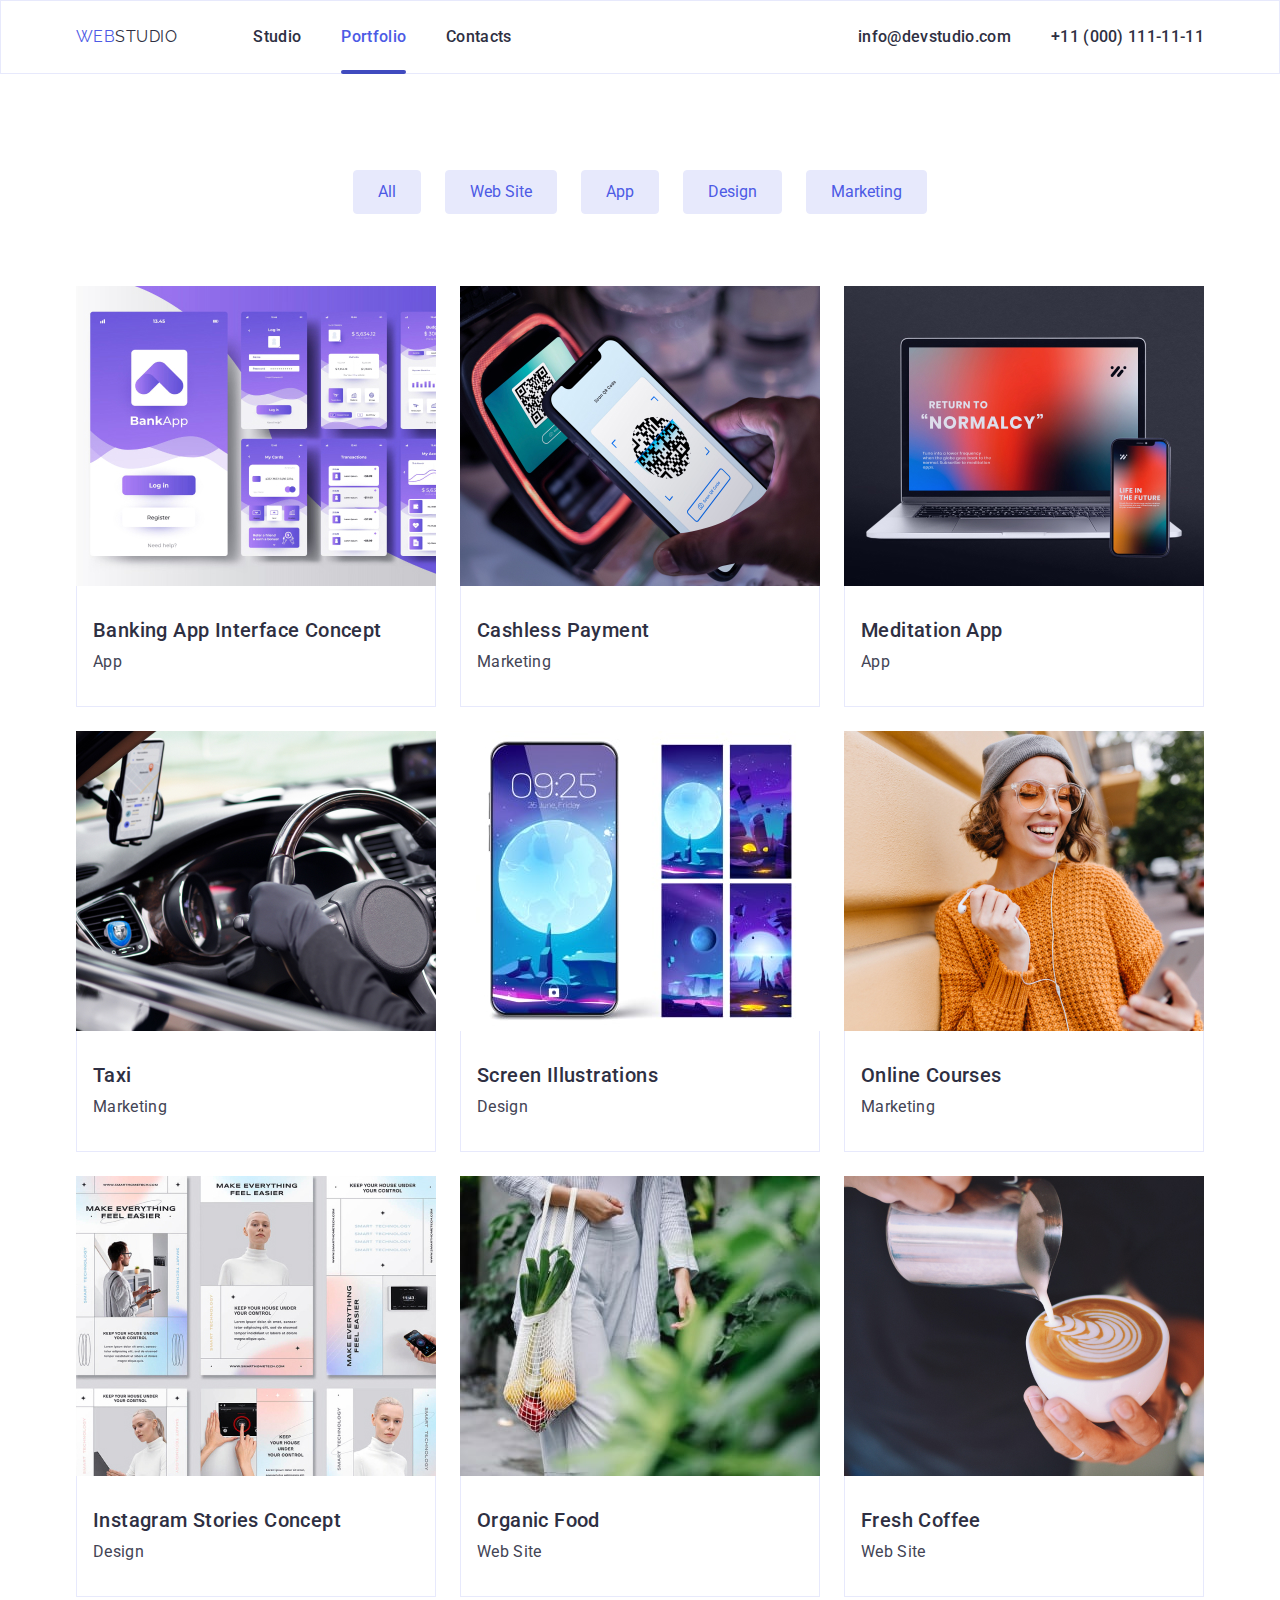
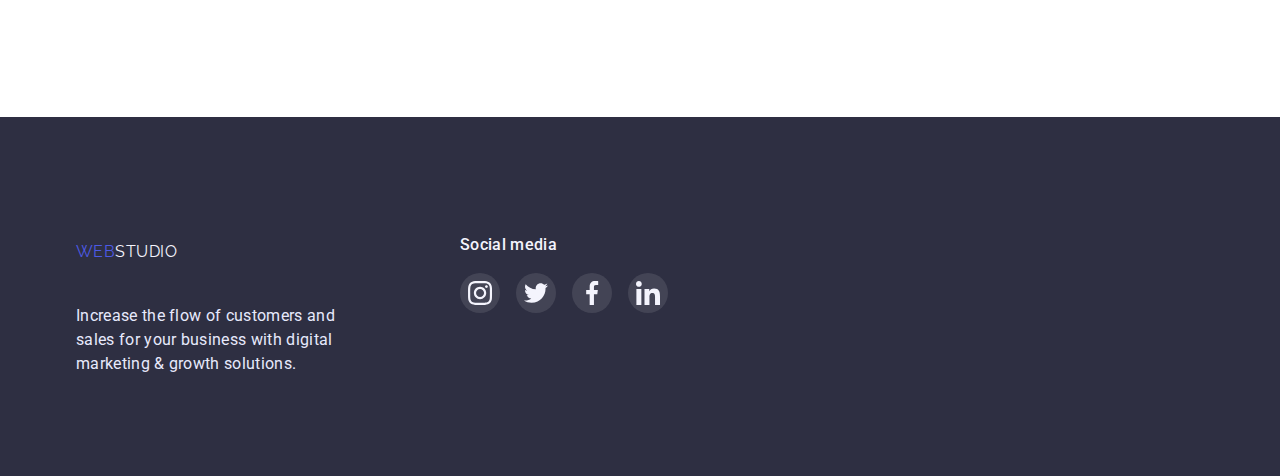
==== portfolio.html @ 51aa5576 "Initial commit" ====
<!DOCTYPE html>
<html lang="en">
  <head>
    <meta charset="UTF-8" />
    <meta http-equiv="X-UA-Compatible" content="IE=edge" />
    <meta name="viewport" content="width=device-width, initial-scale=1.0" />
    <title>Document</title>
    <link rel="stylesheet" href="https://cdn.jsdelivr.net/npm/modern-normalize@1.1.0/modern-normalize.css">
    <link rel="preconnect" href="https://fonts.googleapis.com">
    <link rel="preconnect" href="https://fonts.gstatic.com" crossorigin>
    <link
      href="https://fonts.googleapis.com/css2?family=Marcellus&family=Mulish:wght@400;600;700;800&family=Poppins:wght@500&family=Raleway:wght@800&family=Roboto:wght@300;400;500;700&display=swap"
      rel="stylesheet">
    <link rel="stylesheet" href="./css/style.css" />
  </head>

  <body class="body">
    <!--HEADER-->
    <header class="page-header">
      <div class="container page-header-container">
      <nav class="page-nav">
        <a class="logo link" href="./index.html"
          >Web<span class="accent suptitle-theme-light">Studio</span></a
        >
        <ul class="menu list">
          <li class="menu-item">
            <a class="menu-link link" href="./index.html">Studio</a>
          </li>
          <li class="menu-item">
            <a class="menu-link link active current" href="./portfolio.html">Portfolio</a>
          </li>
          <li class="menu-item"><a class="menu-link link" href="">Contacts</a></li>
        </ul>
      </nav>
      <address class="address">
        <ul class="menu list">
          <li>
            <a class="mail link" href="mailto:info@devstudio.com"
              >info@devstudio.com</a
            >
          </li>
          <li>
            <a class="tel link" href="tel:+110001111111">+11 (000) 111-11-11</a>
          </li>
        </ul>
      </address>
      </div>
    </header>
    <main>
      <!-------HERO-------->
      <section class="portfolio">
        <div class="container">
        <h1 class="main-title-hero"></h1>
        <ul class="list button-list-hero button-list">
          <li>
            <button class="modal-button" type="button">All</button>
          </li>
          <li>
            <button class="modal-button" type="button">Web Site</button>
          </li>
          <li>
            <button class="modal-button" type="button">App</button>
          </li>
          <li>
            <button class="modal-button" type="button">Design</button>
          </li>
          <li>
            <button class="modal-button" type="button">Marketing</button>
          </li>
        </ul>

        <ul class="list proekt-list">
          <li class="section-item">
            <a href="#" class="img-list-link">
              <div class="pic-item-overlay">
            <img
              class="pic-item"
              src ="./images/img-app2.jpg"
              alt="Banking_interface"
              width="360"
            />
            <p class="overlay">14 Stylish and User-Friendly App Design Concepts · Task Manager App · Calorie Tracker App · Exotic Fruit Ecommerce App ·
            Cloud Storage App</p>
            </div>
            </a>
            <div class="portfolio-wrapper"> 
            <h3 class="title-item">Banking App Interface Concept</h3>
            <p class="text-item">App</p>
            </div>

          </li>
          <li class="section-item">
            <a href="#" class="img-list-link">
              <div class="pic-item-overlay">
            <img
              class="pic-item"
              src="./images/img-app21.jpg"
              alt="Cashless_payment"
              width="360"
            />
            <p class="overlay">14 Stylish and User-Friendly App Design Concepts · Task Manager App · Calorie Tracker App · Exotic
              Fruit Ecommerce App ·
              Cloud Storage App</p>
            </div>
          </a>
            <div class="portfolio-wrapper">
            <h3 class="title-item">Cashless Payment</h3>
            <p class="text-item">Marketing</p>
            </div>
          </li>
          <li class="section-item">
            <a href="#" class="img-list-link">
              <div class="pic-item-overlay">
            <img
              class="pic-item"
              src="./images/img-app23.jpg"
              alt="screw_up"
              width="360"
            />
            <p class="overlay">14 Stylish and User-Friendly App Design Concepts · Task Manager App · Calorie Tracker App · Exotic
              Fruit Ecommerce App ·
              Cloud Storage App</p>
            </div>
            </a>
            <div class="portfolio-wrapper">
            <h3 class="title-item">Meditation App</h3>
            <p class="text-item">App</p>
            </div>
          </li>
          <li class="section-item">
            <a href="#" class="img-list-link">
                <div class="pic-item-overlay">
            <img
              class="pic-item"
              src="./images/img-app31.jpg"
              alt=""
              width="360"
            />
            <p class="overlay">14 Stylish and User-Friendly App Design Concepts · Task Manager App · Calorie Tracker App · Exotic
              Fruit Ecommerce App ·
              Cloud Storage App</p>
            </div>
            </a>
            <div class="portfolio-wrapper">
            <h3 class="title-item">Taxi</h3>
            <p class="text-item">Marketing</p>
            </div>
          </li>
          <li class="section-item">
            <a href="#" class="img-list-link">
                <div class="pic-item-overlay">
            <img
              class="pic-item"
              src="./images/img-app32.jpg"
              alt="screen"
              width="360"
            />
            <p class="overlay">14 Stylish and User-Friendly App Design Concepts · Task Manager App · Calorie Tracker App · Exotic
              Fruit Ecommerce App ·
              Cloud Storage App</p>
            </div>
            </a>
            <div class="portfolio-wrapper">
            <h3 class="title-item">Screen Illustrations</h3>
            <p class="text-item">Design</p>
          </div>
          </li>
          <li class="section-item">
            <a href="#" class="img-list-link">
            <div class="pic-item-overlay">
            <img
              class="pic-item"
              src="./images/img-app33.jpg"
              alt="woman talking online"
              width="360"
            />
            <p class="overlay">14 Stylish and User-Friendly App Design Concepts · Task Manager App · Calorie Tracker App · Exotic
              Fruit Ecommerce App ·
              Cloud Storage App</p>
            </div>
            </a>
            <div class="portfolio-wrapper">
            <h3 class="title-item">Online Courses</h3>
            <p class="text-item">Marketing</p>
            </div>
          </li>
          <li class="section-item">
            <a href="#" class="img-list-link">
                <div class="pic-item-overlay">
            <img
              class="pic-item"
              src="./images/img-app41.jpg"
              alt="Instagram Stories"
              width="360"
            />
            <p class="overlay">14 Stylish and User-Friendly App Design Concepts · Task Manager App · Calorie Tracker App · Exotic
              Fruit Ecommerce App ·
              Cloud Storage App</p>
            </div>
            </a>
            <div class="portfolio-wrapper">
            <h3 class="title-item">Instagram Stories Concept</h3>
            <p class="text-item">Design</p>
            </div>
          </li>
          <li class="section-item">
            <a href="#" class="img-list-link">
                <div class="pic-item-overlay">
            <img
              class="pic-item"
              src="./images/img-app42.jpg"
              alt="Organic Food"
              width="360"
            />
            <p class="overlay">14 Stylish and User-Friendly App Design Concepts · Task Manager App · Calorie Tracker App · Exotic
              Fruit Ecommerce App ·
              Cloud Storage App</p>
            </div>
            </a>
            <div class="portfolio-wrapper">
            <h3 class="title-item">Organic Food</h3>
            <p class="text-item">Web Site</p>
            </div>
          </li>
          <li class="section-item">
            <a href="#" class="img-list-link">
                <div class="pic-item-overlay">
            <img
              class="pic-item"
              src="./images/img-app43.jpg"
              alt="Cup of coffee"
              width="360"
            />
            <p class="overlay">14 Stylish and User-Friendly App Design Concepts · Task Manager App · Calorie Tracker App · Exotic
              Fruit Ecommerce App ·
              Cloud Storage App</p>
            </div>
            </a>
            <div class="portfolio-wrapper">
            <h3 class="title-item">Fresh Coffee</h3>
            <p class="text-item">Web Site</p>
            </div>
          </li>
        </ul>
        </div>
      </section>
    </main>
    <footer class="footer">
      <div class=" container footer-container">
        <div class="footer-description">
      <a class="logo link" href="./index.html"
        >Web<span class="accent-footer">Studio</span></a
      >
      <p class="suptitle">
        Increase the flow of customers and sales for your business with digital
        marketing & growth solutions.
      </p>
      </div>
      <div class="footer-social">
        <p class="suptitle-media">Social media</p>
        <ul class="social-medial-list list">
          <li class="social-medial-list-item">
            <a href="" class="social-medial-list-link">
              <svg class="social-medial-list-icon" weight="24" height="24">
                <use href="./images/sprate.svg#icon-instagram"></use>
              </svg>
            </a>
          </li>
          <li class="social-medial-list-item">
            <a href="" class="social-medial-list-link">
              <svg class="social-medial-list-icon" weight="24" height="24">
                <use href="./images/sprate.svg#icon-twitter"></use>
              </svg>
            </a>
          </li>
          <li class="social-medial-list-item">
            <a href="" class="social-medial-list-link">
              <svg class="social-medial-list-icon" weight="24" height="24">
                <use href="./images/sprate.svg#icon-facebook"></use>
              </svg>
            </a>
          </li>
          <li class="social-medial-list-item">
            <a href="" class="social-medial-list-link">
              <svg class="social-medial-list-icon" weight="24" height="24">
                <use href="./images/sprate.svg#icon-linkedin"></use>
              </svg>
            </a>
          </li>
        </ul>
        </li>
        </ul>
      </div>
      </div>
      </footer>
      </body>
      
      </html>
---- css/style.css ----
/*===========Root=========*/
:root {

  --primary-font: 'Roboto', sans-serif;
  --secondary-font: 'Raleway', sans-serif;
  --color-title: #2E2F42;
  --focuc: #404BBF;
  --text400: #434455;
  --header-background-col:#E7E9FC;
  --button-normal:#E7E9FC;
  --logo:#4D5AE5;
  --logo-two: #2E2F42;
  --active-link:#4D5AE5;
  --light-section:#FFFFFF;
  --text-button:#ffffff;
  --background-button:#4D5AE5;
  --background-icon:#F4F4FD;
  --background-team:#F4F4FD;
  --transition-duration-and-func:250ms cubic-bezier(0.4, 0, 0.2, 1) ;
  --wrapper:#E7E9FC;
  --Customers:#8E8F99;
  --overlay:#F4F4FD;
  --modal:#FCFCFC;
  --social-icon:#31D0AA;
  --lighy-text:#E7E9FC;
  --logo-dark:#F4F4FD;}
/*===================All===============*/
 h1,
 h2,
 h3,
 h4,
 h5,
 h6,
 p,ul,ol {
  margin: 0;
  padding: 0;
 }

 body {
   font-family: var(--primary-font);
   color: var(--color-title);
 }
 img {
  display: block;
  max-width: 100%;
  height: auto;
 }

.link {
  text-decoration: none;
 
}

.button, .btn {
  cursor: pointer;
}

.list {
  list-style: none;
  display: flex;
  gap: 24px;
  flex-wrap: wrap;
}
.section{
  padding: 120px 0;
}

/*==================HEADER================*/
.container {
  max-width: 1158px;
  padding: 0 15px;
  margin: 0 auto;
}



.tel, .mail {
  font-style: normal;
  font-weight: 500;
  font-size: 16px;
  line-height: 1.5;
  letter-spacing: 0.02em;
  color:var(--color-title);
  
  transition: color var(--transition-duration-and-func);
  display: flex;
  padding-top: 24px;
  padding-bottom: 24px;
  gap: 40px;
  
}
.tel .mail:hover,
.tel .mail:focus {
  color: var(--focuc);
}
.logo {
  font-family: var(--secondary-font);
  line-height: 1.3;
  letter-spacing: 0.03em;
  color: var(--logo);
  text-transform: uppercase;
  display: flex;
  align-items: center;
  margin-right: 76px;
  padding-top: 25px;
  padding-bottom: 25px;
}
  

.accent {
  color: var(--logo-two);
}



.page-header-container {
display: flex ;
align-items: center;
justify-content: space-between;
}

.page-nav {
  display: flex;
  align-items: center;
}
.page-header {
  
  border: 1px solid var(--header-background-col);
}

.menu {
 
  font-weight: 500;
  font-size: 16px;
  line-height: 1.5;
  letter-spacing: 0.02em;
  color: var(--color-title);
  display: flex;
  align-items: center;
  transition: color var(--transition-duration-and-func);
  position: relative;
  gap: 40px;
}

.menu-link {

  font-weight: 500;
  font-size: 16px;
  line-height: 1.5;
  letter-spacing: 0.02em;
  color: var(--color-title);
  display: flex;
  align-items: center;
  transition: color var(--transition-duration-and-func);
  position: relative;
  padding-top: 24px;
  padding-bottom: 24px;
  gap: 40px;
}

.current {
   color: var(--focuc);

}
.current::after {
  content: '';
  display: block;
  position: absolute;
  width: 100%;
  height: 4px;
  border-radius: 2px;
  bottom: -1px;
  left: 0;
  background-color: var(--focuc);

}


.menu .link:hover,
.menu .link:focus {
  font-weight: 500;
  font-size: 16px;
  line-height:1.5;
  letter-spacing:0.02em;
  color:var(--focuc);
}

.active {
  color: var(--active-link);
}
/*-------------------HERO------------------*/
.hero {
   background-color: var(--color-title);
margin-left: auto;
margin-right: auto;
padding-bottom:188px ;
padding-top: 188px;
background-image: linear-gradient(rgba(46, 47, 66, 0.7),rgba(46, 47, 66, 0.7)), url(../images/hero.jpg);
background-size: cover;
max-width: 1440px;
}

.main-title {
  font-weight: 700;
    font-size: 56px;
    line-height: 1.07;
    letter-spacing: 0.02em;
    color: var(--light-section);
  margin-bottom: 48px;
  max-width: 496px;
  margin-right: auto;
  margin-left: auto;
  
   
}

.name-btn {
  font-weight: 500;
    font-size: 16px;
    line-height: 1.5;
    letter-spacing: 0.04em;
    color: var(--text-button);
    background-color: var(--background-button);

}

.modal-btn {
  padding-top: 16px;
  padding-right: 32px;
  padding-left: 32px;
  padding-bottom: 16px;
  display:block;
  border-radius: 4px;
  margin-left: auto;
  margin-right: auto;
  border: none;
  cursor: pointer;
  transition: background-color var(--transition-duration-and-func);  
}

.modal-btn:hover,
.modal-btn:focus {
background-color: var(--focuc);
color: var(--text-button);
}
/*----------------------------PORTFOLIO HERO---------------*/
.button,
.modal-button {
  color: var(--background-button);
  background-color: var(--button-normal);
  cursor: pointer;
  padding-top: 12px;
  padding-bottom: 12px;
  padding-left: 24px;
  padding-right: 24px;
  border-radius: 4px;
border: 1px solid var(--button-normal);
transition: background-color var(--transition-duration-and-func);

}
.button-list {
  display: flex;
  justify-content: center;
  transition: background-color var(--transition-duration-and-func),
  background-color var(--transition-duration-and-func),
  box-shadov var(--transition-duration-and-func);
margin-bottom: 72px;
margin-right: auto;
min-width: auto;
}
.button,
.modal-button:hover,
.button,
.modal-button:focus {
  color: var(--button-normal);
  background-color: var(--focuc);
  box-shadow: 0px 3px 1px rgba(0, 0, 0, 0.1), 0px 2px 1px rgba(0, 0, 0, 0.08), 0px 2px 2px rgba(0, 0, 0, 0.12);
}
/*----------------------------Advantages Section---------------*/
.title-item { 
  font-weight: 500;
    font-size: 20px;
    line-height: 1.2;
    letter-spacing: 0.02em;
    color: var(--color-title); 
}

.text-item {
  color:var(--text400);
  font-weight: 400;
    font-size: 16px;
    line-height: 1.5;
    letter-spacing: 0.02em;
}

.list-calc5 {
  flex-basis: calc(100%-72px)/4;
}
 
.content {
 
  display: flex;
  flex-flow: row;
  
}

.advantages {
  display: flex;

}
.content-title-advantages {
  display: none;
}


.icon {
  display: flex;
  justify-content: center;
  align-items: center;
  width: 264px;
  height: 112px;
  background-color: var(--background-icon);
  border-radius: 4px;
  margin-bottom: 8px;

 
}

.main-list-item {
  flex-basis: calc((100%-72px)/5);
  
}
 /*----------------SECTION CONTENT WORK--------------------*/ 
.content-title {
  
  font-size: 36px;
  line-height: 1.1;
  letter-spacing: 0.02em;
  color: var(--text400);
 
  margin-bottom: 72px;
  text-align: center;
 
}

.list-content-work {
  flex-basis:calc((100%-48px)/3);
}


/*------------------SECTION TEAM----------------*/
.team {
  background-color: var(--background-team);
}
.name-title {
  font-weight: 500;
    font-size: 20px;
    line-height: 1.2;
    letter-spacing: 0.02em;
    color: var(--color-title);
    margin-bottom: 8px;
    padding-left: 16px;
      padding-right: 16px;
}

.item {
  color: var(--text400);
  padding-left: 52px;
  padding-right: 52px;
  margin-bottom: 8px;
}
.team-item {
  flex-basis: calc(100%-72px)/4;
  box-shadow: 0px 1px 6px rgba(46, 47, 66, 0.08), 0px 1px 1px rgba(46, 47, 66, 0.16), 0px 2px 1px rgba(46, 47, 66, 0.08);
}


.team-wrapper {
padding-top: 32px;
padding-bottom: 32px;
background: var(--light-section);
box-shadow: 0px 1px 6px rgba(46, 47, 66, 0.08), 0px 1px 1px rgba(46, 47, 66, 0.16), 0px 2px 1px rgba(46, 47, 66, 0.08);

text-align: center;
border-radius: 4px;
}
.social-list {
  display: flex;
  justify-content: center;
  gap: 24px;
}
.social-list-link {
  display:flex;
  justify-content: center;
  align-items: center;
  width: 40px;
  height: 40px;
  background-color: var(--active-link);
  border-radius: 50%;
  transition: background-color var(--transition-duration-and-func);
    

}
.social-list-link:hover,
.social-list-link:focus {
  background-color: var(--focuc);
}
/*============Section Portfolio==================*/

.button-list-hero {
  flex-basis: calc(100%-96px)/5;
}

.proekt-list{
  flex-basis: calc(100%-48px)/3;
}

.portfolio-wrapper {
  padding: 32px 16px;
  border: 1px solid var(--wrapper);
  border-top: none;
}
.title-item {
  margin-bottom: 8px;

}

.portfolio {
  padding-top: 96px;
  padding-bottom: 120px;
  padding-right: auto;
  padding-left: auto;
}
.pic-item {
transition: box-shadov var(--transition-duration-and-func);
}
.pic-item :hover {
box-shadow: 0px 1px 6px rgba(46, 47, 66, 0.08), 0px 1px 1px rgba(46, 47, 66, 0.16), 0px 2px 1px rgba(46, 47, 66, 0.08);
}

/*--------------------Customers---------------------*/

.company-list-link {
  display: flex;
  justify-content: center;
  align-items: center;
  height: 88px;
  border:  1px solid var(--Customers);
  border-radius: 4px;
  color: var(--Customers);
  transition: color var(--transition-duration-and-func);
}

.company-list-item{
flex-basis: calc((100%-120px)/7);
}
.company-list-link:hover,
.company-list-link:focus {
  border: 1px solid var(--focuc);
  color: var(--focuc);

}
.company-list-icon {
  fill:currentColor;
}


.company-list-link:hover .company-list-icon,
.company-list-link:focus .company-list-icon {
  fill: currentColor;
}



.company-list {
  display: flex;
  justify-content: center;
  gap: 24px;
  
}

.overlay {
  font-weight: 400;
    font-size: 16px;
    line-height: 1.5;
    letter-spacing: 0.02em;
  color: var(--overlay);
  background-color:var(--background-button);
  padding-top: 40px;
  padding-bottom: 40px;
  padding-right: 32px;
  padding-left: 32px;
  position: absolute;
  width: 100%;
  height: 100%;
  top:0;
  left:0;
  overflow: y auto;
  transform: translate(0,100%);
  transition: transform var(--transition-duration-and-func);
  
}

.pic-item-overlay {
  position: relative;
  overflow: hidden;

}
.img-list-link:focus .overlay,
.img-list-link:hover .overlay {
transform: translate(0,0);
}
/*-----------------FOOTER-------------------------*/
.footer {
background-color: var(--color-title);
  padding-top: 100px;
  padding-bottom: 100px;
  
}

.footer-container {
  display: flex; 
  
}

.footer-description {
display: flex;
display: block;
}

.accent-footer {
  color: var(--logo-dark);
  
}
.footer-social{
  margin-left: 120px;
}
.suptitle {

    line-height: 1.5;
    letter-spacing: 0.02em;
    color: var(--lighy-text);
    display: block;
   margin-top: 16px;
   width: 264px;


}
.suptitle-media {
  display: flex;
    font-weight: 500;
    font-size: 16px;
    line-height: 1.5;
    letter-spacing: 0.02em;
    color: var(--background-icon);
    margin-bottom: 16px;
    margin-top: 16px;
  
}

.social-medial-list {
  display: flex;
  justify-content:flex-start;
  align-items: center;
  gap: 16px;

  
}
.social-medial-list-item {
  
  justify-content: flex-start;

}

.social-medial-list-link {
  display: flex;
  width: 40px;
  height: 40px;
  border-radius: 50%;
  background: rgba(255, 255, 255, 0.1);
 justify-content: start;
 align-items: center;
transition: background-color var(--transition-duration-and-func);
  
}

.social-medial-list-icon {
color: var(--background-icon);
justify-content: center;
align-items: center;



}
.social-medial-list-link:hover,
.social-medial-list-link:focus {
  background: var(--social-icon);
}
/*=================/FOOTER============*/
/*================MODAL WINDOW=============*/
.backdrop {
position: fixed;
z-index: 100;
top: 0;
left: 0;
width: 100%;
height: 100%;
background-color:rgba(46, 47, 66, 0.4);
transition: opacity var(--transition-duration-and-func), visibility var(--transition-duration-and-func);
}
.backdrop.is-hidden {
  opacity: 0;
  visibility: hidden;
  pointer-events: none;
}

.backdrop.is-hidden .modal{
  transform: translate(-50%,-50%) scale (1.2);
}
.modal {

  position:absolute;
  top: 50%;
  left: 50%;
  transform: translate(-50%, -50%);
  max-width: 408px;
  width: 100%;
  height: 576px;
  background-color: var(--modal);
  box-shadow: 0px 1px 1px rgba(0, 0, 0, 0.14), 0px 1px 3px rgba(0, 0, 0, 0.12), 0px 2px 1px rgba(0, 0, 0, 0.2);
  border-radius: 4px;
  transition: background-color var(--transition-duration-and-func);
}

.modal-close-btn {
  position: absolute;
  top: 24px;
  right: 24px;
  display: flex;
  justify-content: center;
  align-items: center;
  width: 24px;
  height: 24px;
  background-color: var(--button-normal);
  border: 1px solid rgba(0, 0, 0, 0.1);
  border-radius: 50%;
  padding: 0;
  transition: background-color var(--transition-duration-and-func);
}
.modal-close-btn-icon {
transition: color var(--transition-duration-and-func);
color:var(--color-title);
fill:currentColor;
}
.modal-close-btn:hover, 
.modal-close-btn:focus {
background-color:var(--focuc);
}
.modal-close-btn:hover .modal-close-btn-icon,
.modal-close-btn:focus .modal-close-btn-icon{
  color: var(--light-section);
}

/*================/MODAL WINDOW=============*/
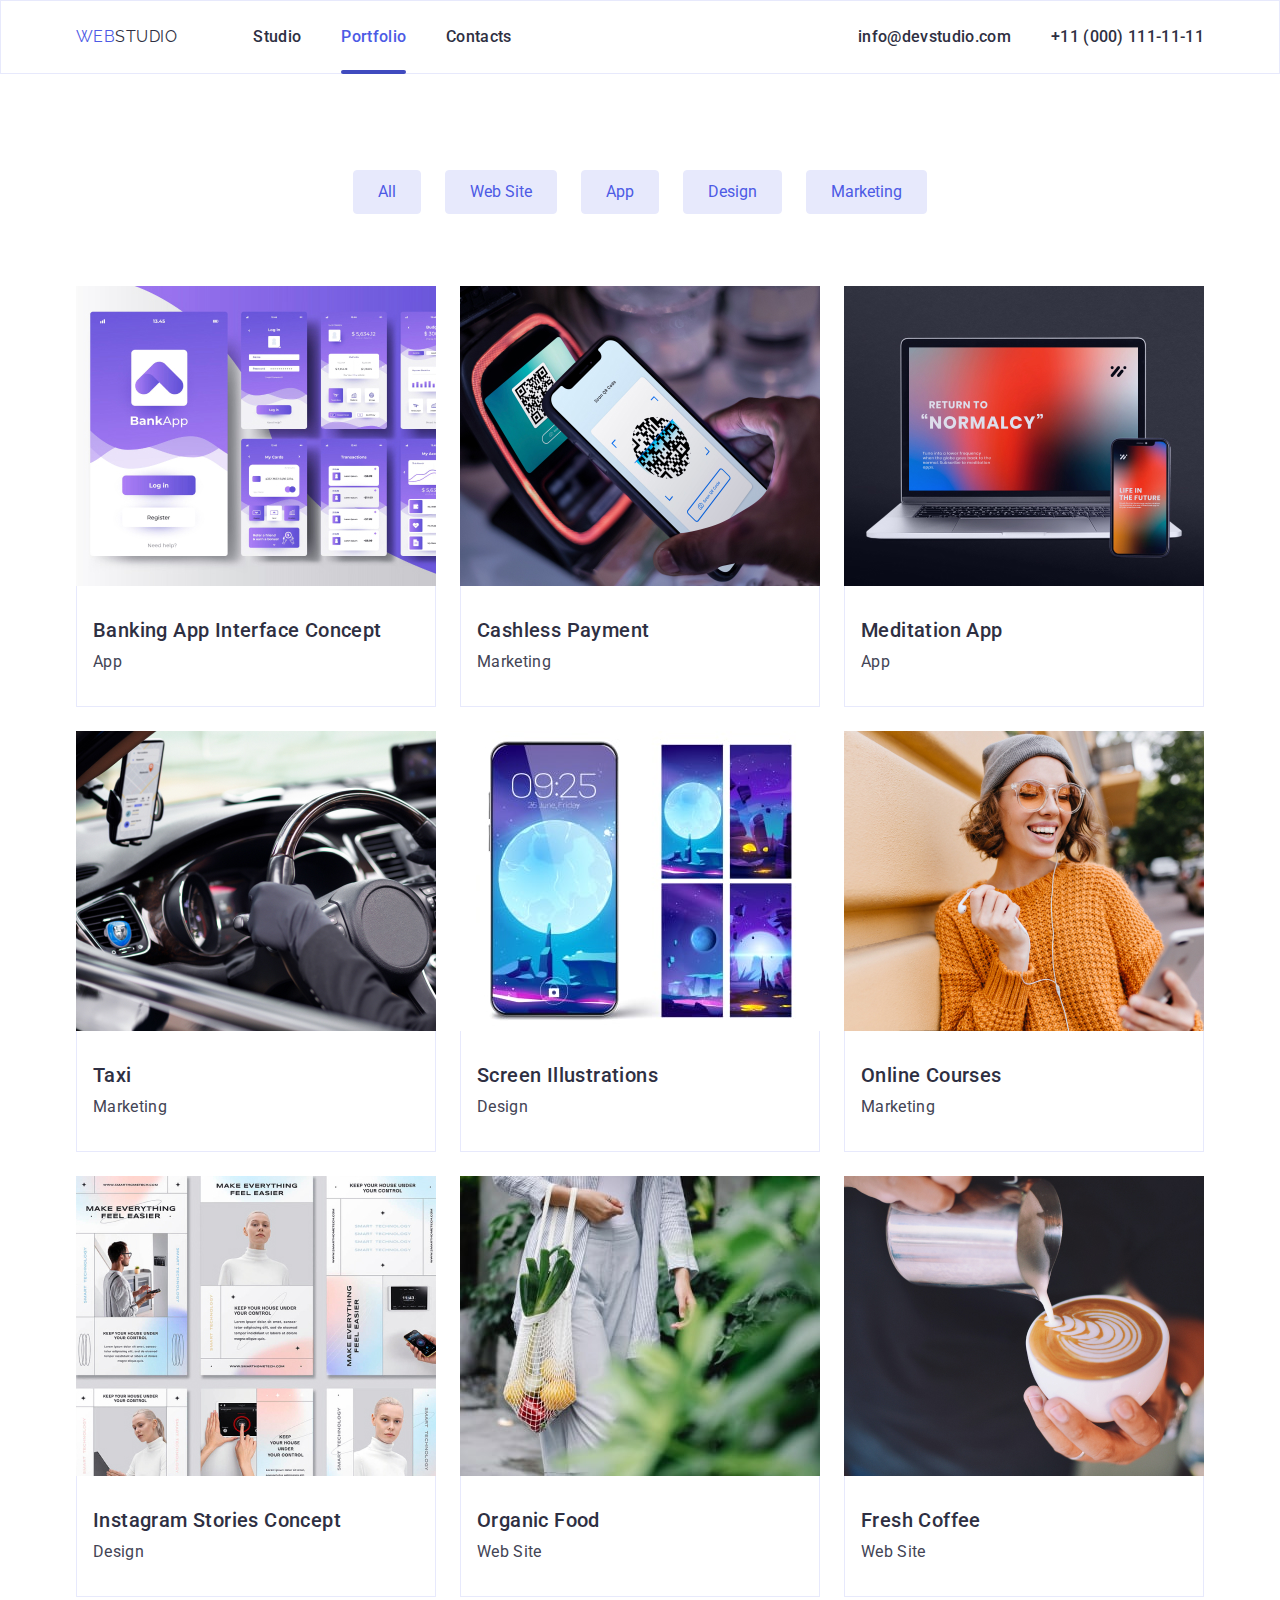
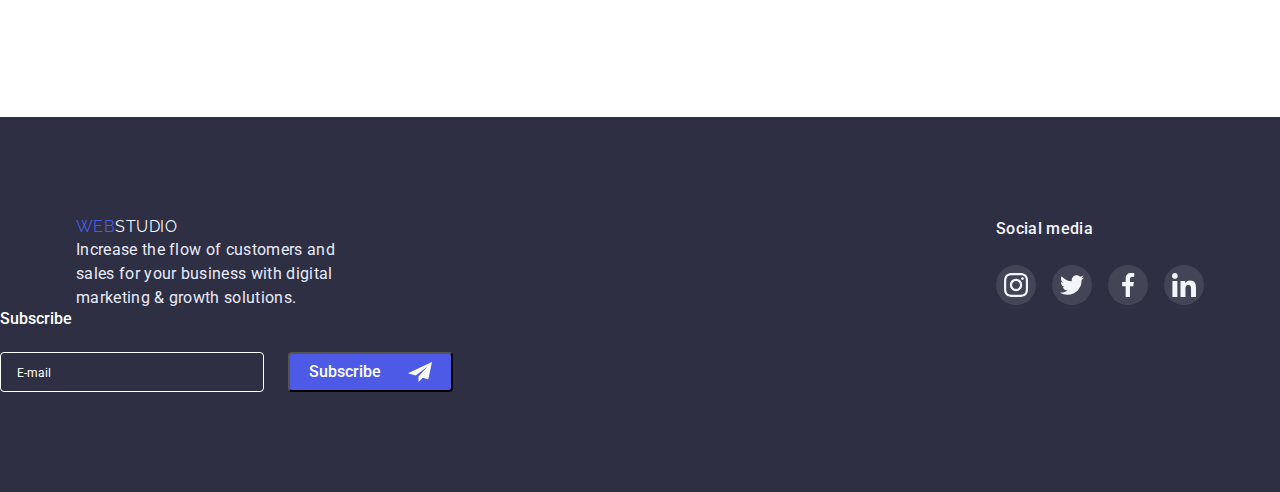
==== commit a49d872b: "footer" ====
--- a/portfolio.html
+++ b/portfolio.html
@@ -248,7 +248,7 @@
     <footer class="footer">
       <div class=" container footer-container">
         <div class="footer-description">
-      <a class="logo link" href="./index.html"
+      <a class="logo-footer link" href="./index.html"
         >Web<span class="accent-footer">Studio</span></a
       >
       <p class="suptitle">
@@ -291,6 +291,20 @@
         </li>
         </ul>
       </div>
+    </div>
+    <div class="subscrib-wrapper">
+      <p class="footer-subscribe-header">Subscribe</p>
+      <form action="footer-form" class="footer-subscribe">
+        <input type="email" class="footer-form-input" name="subscribe-input" placeholder="E-mail" />
+        <button class="subscribe-btn" type="submit">Subscribe
+          <svg class="subscribe-icon" width="24" height="24">
+            <use href="./images/sprate.svg#icon-email-footer"></use>
+          </svg>
+        </button>
+      </form>
+    </div>
+
+
       </div>
       </footer>
       </body>
--- a/css/style.css
+++ b/css/style.css
@@ -23,7 +23,11 @@
   --modal:#FCFCFC;
   --social-icon:#31D0AA;
   --lighy-text:#E7E9FC;
-  --logo-dark:#F4F4FD;}
+  --logo-dark:#F4F4FD;
+  --border-modal-form:rgba(46, 47, 66, 0.4);
+  --text-color-modal:#2E2F42;
+  
+}
 /*===================All===============*/
  h1,
  h2,
@@ -520,6 +524,7 @@
 
 .footer-container {
   display: flex; 
+  justify-content: space-between;
   
 }
 
@@ -527,21 +532,30 @@
 display: flex;
 display: block;
 }
-
+.logo-footer{
+  padding-top: 0px;
+  font-family: var(--secondary-font);
+    line-height: 1.3;
+    letter-spacing: 0.03em;
+    color: var(--logo);
+    text-transform: uppercase;
+    display: flex;
+    align-items: center;
+    margin-right: 76px;
+    
+    
+}
 .accent-footer {
   color: var(--logo-dark);
   
 }
-.footer-social{
-  margin-left: 120px;
-}
+
 .suptitle {
 
     line-height: 1.5;
     letter-spacing: 0.02em;
     color: var(--lighy-text);
     display: block;
-   margin-top: 16px;
    width: 264px;
 
 
@@ -553,8 +567,8 @@
     line-height: 1.5;
     letter-spacing: 0.02em;
     color: var(--background-icon);
-    margin-bottom: 16px;
-    margin-top: 16px;
+    margin-bottom: 24px;
+  
   
 }
 
@@ -569,6 +583,7 @@
 .social-medial-list-item {
   
   justify-content: flex-start;
+  
 
 }
 
@@ -578,10 +593,10 @@
   height: 40px;
   border-radius: 50%;
   background: rgba(255, 255, 255, 0.1);
- justify-content: start;
+ justify-content: center;
  align-items: center;
 transition: background-color var(--transition-duration-and-func);
-  
+ 
 }
 
 .social-medial-list-icon {
@@ -589,12 +604,73 @@
 justify-content: center;
 align-items: center;
 
-
-
 }
 .social-medial-list-link:hover,
 .social-medial-list-link:focus {
   background: var(--social-icon);
+}
+
+.subscrib-wrapper {
+  display: inline-block;
+  justify-content:space-evenly;
+
+}
+
+.footer-subscribe-header{
+  font-weight: 500;
+    font-size: 16px;
+    line-height: 1.5px;
+    color: var(--light-section);
+    display: inline-block;
+   margin-bottom: 16px;
+    
+}
+.footer-subscribe {
+  display: flex;
+}
+.footer-form-input {
+  width: 264px;
+  height: 40px;
+  background-color: var(--color-title);
+  border: 1px solid var(--light-section);
+  border-radius: 4px;
+  padding-left: 16px;
+  margin-top: 16px;
+
+}
+
+.footer-form-input::placeholder {
+  font-size: 12px;
+  line-height: 2;
+  display: flex;
+  align-items: center;
+  color: var(--light-section);
+
+}
+
+.subscribe-btn {
+  display: flex;
+  background: var(--background-button);
+  border-radius: 4px;
+  margin-left: 24px;
+  width: 165px;
+  height: 40px;
+  justify-content: space-around;
+  align-items: center;
+  font-weight: 500;
+  font-size: 16px;
+  line-height: 1.5px;
+  color: var(--light-section);
+margin-top: 16px;
+  
+   
+}
+
+
+.subscribe-icon{
+  display: flex;
+  justify-content: center;
+  align-items: center;
 }
 /*=================/FOOTER============*/
 /*================MODAL WINDOW=============*/
@@ -626,6 +702,10 @@
   max-width: 408px;
   width: 100%;
   height: 576px;
+  padding-left: 24px;
+  padding-right: 24px;
+  padding-top: 72px;
+  padding-bottom: 24px;
   background-color: var(--modal);
   box-shadow: 0px 1px 1px rgba(0, 0, 0, 0.14), 0px 1px 3px rgba(0, 0, 0, 0.12), 0px 2px 1px rgba(0, 0, 0, 0.2);
   border-radius: 4px;
@@ -661,4 +741,157 @@
   color: var(--light-section);
 }
 
-/*================/MODAL WINDOW=============*/+
+
+/*================/MODAL WINDOW=============*/
+/*================/MODAL FORM =============*/
+.modal-form {
+  display: flex;
+  flex-direction: column;
+}
+.modal-form-input{
+  width: 100%;
+  height: 40px;
+ border: 1px solid var(--border-modal-form);
+  border-radius: 4px;
+  padding-left: 62px;
+  transform: border-color var(--transition-duration-and-func);
+ 
+  
+}
+
+.modal-form-input:focus {
+  border-color: var(--focuc);
+  outline: none;
+}
+
+.modal-form-input:focus + .modal-input-icon{
+fill: var(--active-link);
+}
+.modal-fomf-input-desc{
+   display: block;
+    font-weight: 400;
+    font-size: 12px;
+    line-height: 1.2;
+    color: var(--Customers);
+    margin-bottom: 4px;
+    margin-top: 8px;
+}
+.modal-form-massage{
+  width: 100%;
+  font-weight: 400;
+  font-size: 12px;
+  line-height: 1.2;
+  border: 1px solid var(--border-modal-form);
+  border-radius: 4px;
+  padding: 8px 16px 8px 16px;
+ transform: border-color var(--transition-duration-and-func);
+  resize: none;
+  width: 100%;
+  height: 120px;
+}
+
+.modal-form-massage:focus{
+  border-color: var(--focuc);
+  outline: none;
+}
+.massage {
+  font-weight: 500;
+    font-size: 16px;
+    line-height: 1.5;
+    text-align: center;
+    color: var(--text-color-modal);
+    margin-bottom: 8px;
+}
+
+.modal-input-wrapper {
+  position: relative;
+  display: block;
+}
+.modal-input-icon{
+position: absolute;
+ top: 50%;
+ left: 16px;
+transform: translateY(-50%);}
+
+.modal-form-custom-checkbox {
+  display: inline-flex;
+  align-items: center;
+  width: 16px;
+  height: 16px;
+  margin-bottom: 10px;
+  margin-right: 10px;
+  background: var(--modal);
+  border: 1px solid var(--border-modal-form);
+  border-radius: 2px;
+  padding-left: 3px;
+  padding-right: 4px;
+  appearance: none;
+  transition: backgruond var(--transition-duration-and-func);
+}
+.modal-form-checkbox-icon {
+  display: block;
+  align-items: center;
+  justify-content: center;
+  opacity: 0;
+  
+}
+
+.modal-form-check:checked + .modal-form-custom-checkbox{
+  background-color: var(--focuc);
+  border: 1px solid var(--focuc) ;
+}
+
+ .modal-form-check:checked +.modal-form-custom-checkbox .modal-form-checkbox-icon{
+opacity: 1;
+fill: var(--background-icon);
+}
+
+.visually-hidden{
+  position: absolute;
+  width: 1px;
+  height: 1px;
+  margin: -1px;
+  border: o;
+  padding: 0;
+  white-space: nowrap;
+  clip-path: inset(100%);
+  clip:rect(0000);
+  overflow: hidden;
+}
+.modal-form-check-desc {
+  font-weight: 400;
+  font-size: 12px;
+  line-height: 1.2px;
+  color: var(--Customers);
+  margin-top: 16px;
+  margin-right: 22px;
+}
+.modal-form-link {
+  font-weight: 400;
+    font-size: 12px;
+    line-height: 1.2px;
+    color: var(--active-link);
+}
+
+.modal-form-submit{
+  display: block;
+  margin-left: auto;
+  margin-right: auto;
+  margin-top: 24px;
+  cursor: pointer;
+  color: var(--light-section);
+  background-color: var(--background-button);
+  box-shadow: 0px 4px 4px rgba(0, 0, 0, 0.15);
+  border-radius: 4px;
+  padding: 16px 32px 16px 32px;
+  font-weight: 500;
+  
+  font-size: 16px;
+  line-height: 1.5px;
+  width: 169px;
+  height: 56px;
+  
+
+}
+/*================/MODAL FORM=============*/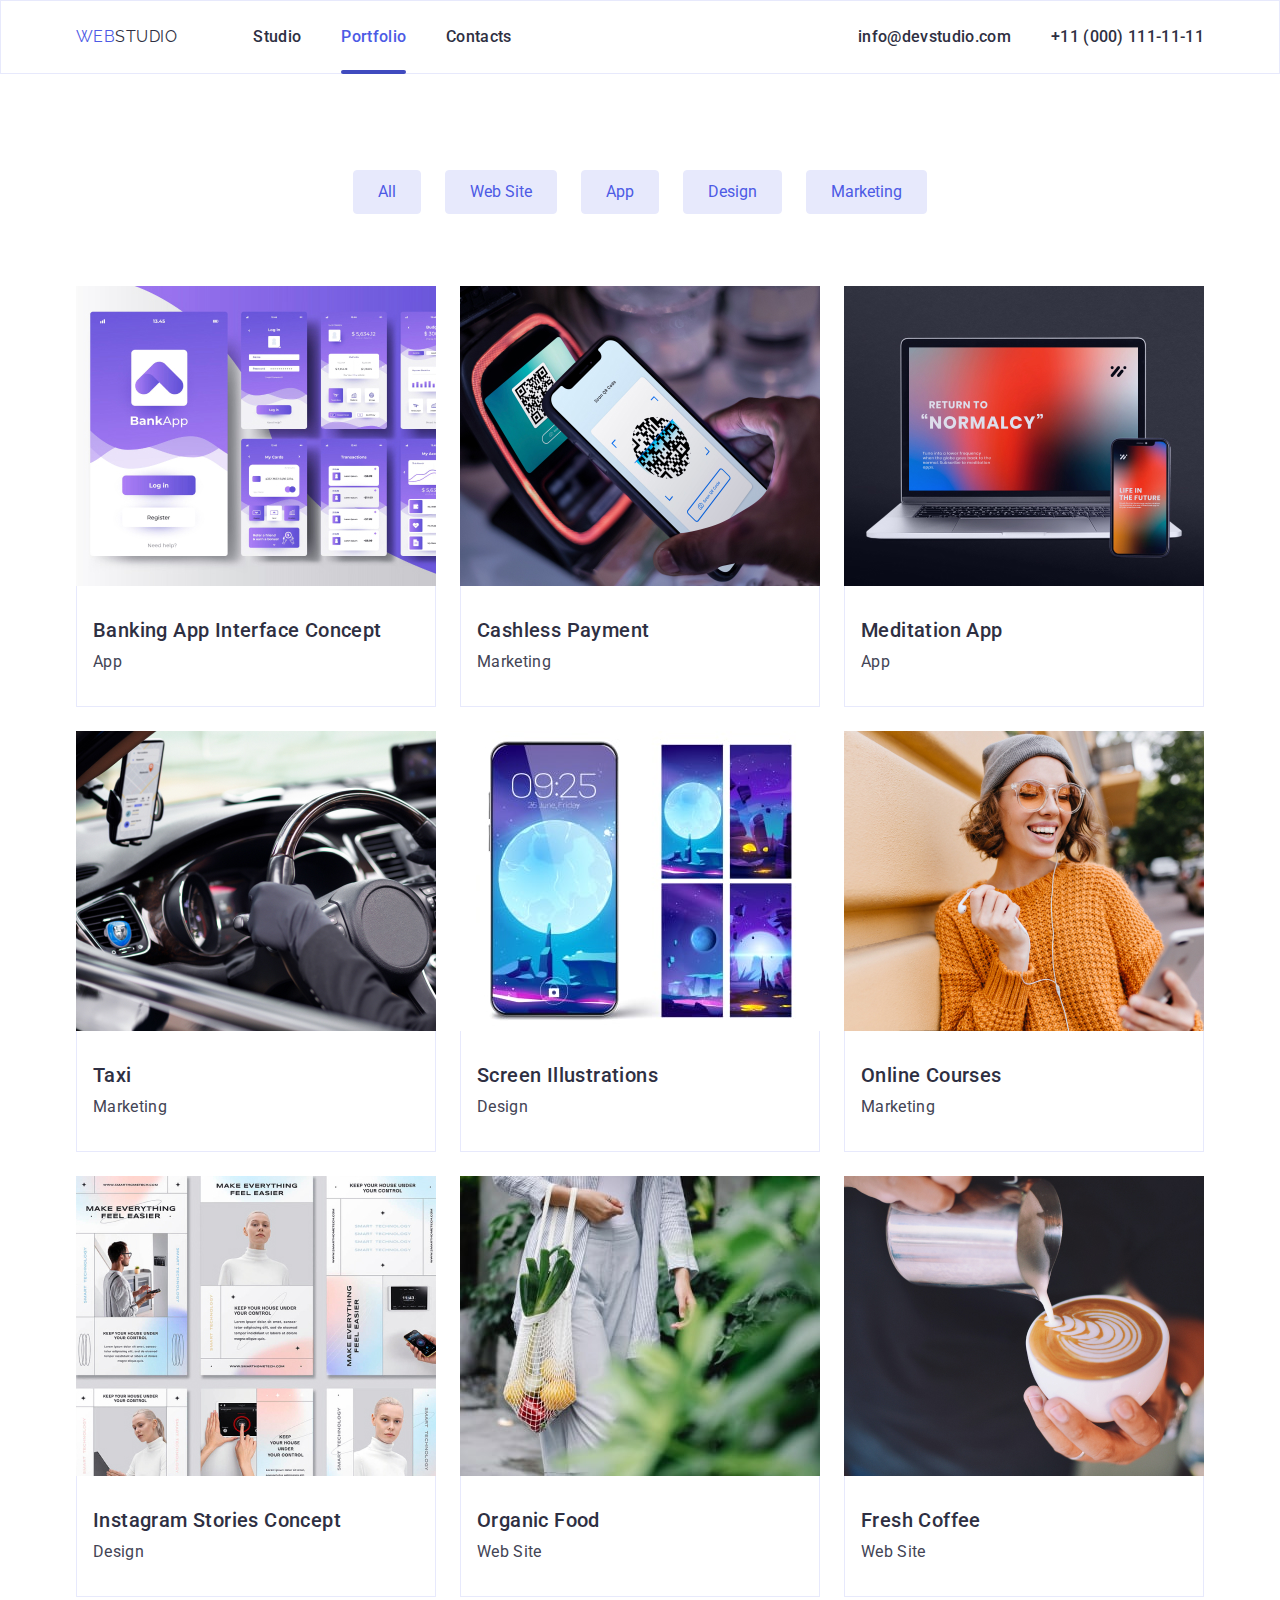
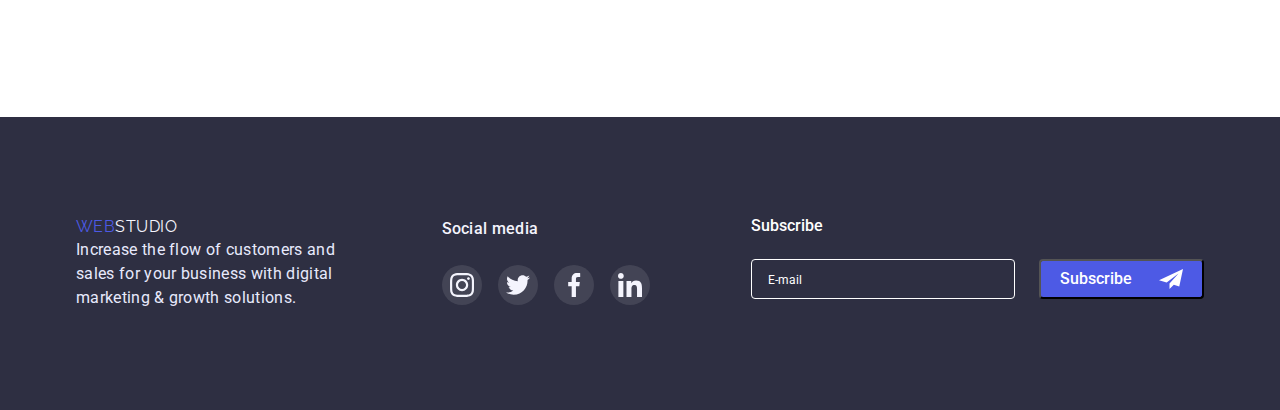
==== commit 6c82b094: "last home6" ====
--- a/portfolio.html
+++ b/portfolio.html
@@ -245,44 +245,42 @@
         </div>
       </section>
     </main>
-    <footer class="footer">
-      <div class=" container footer-container">
-        <div class="footer-description">
-      <a class="logo-footer link" href="./index.html"
-        >Web<span class="accent-footer">Studio</span></a
-      >
-      <p class="suptitle">
-        Increase the flow of customers and sales for your business with digital
-        marketing & growth solutions.
-      </p>
+  <footer class="footer">
+    <div class=" container footer-container ">
+      <div class="footer-description">
+        <a class=" link logo-footer" href="./index.html">Web<span class="accent-footer">Studio</span></a>
+        <p class="suptitle">
+          Increase the flow of customers and sales for your business with digital
+          marketing & growth solutions.
+        </p>
       </div>
       <div class="footer-social">
         <p class="suptitle-media">Social media</p>
         <ul class="social-medial-list list">
           <li class="social-medial-list-item">
             <a href="" class="social-medial-list-link">
-              <svg class="social-medial-list-icon" weight="24" height="24">
+              <svg class="social-medial-list-icon" width="24" height="24">
                 <use href="./images/sprate.svg#icon-instagram"></use>
               </svg>
             </a>
           </li>
           <li class="social-medial-list-item">
             <a href="" class="social-medial-list-link">
-              <svg class="social-medial-list-icon" weight="24" height="24">
+              <svg class="social-medial-list-icon" width="24" height="24">
                 <use href="./images/sprate.svg#icon-twitter"></use>
               </svg>
             </a>
           </li>
           <li class="social-medial-list-item">
             <a href="" class="social-medial-list-link">
-              <svg class="social-medial-list-icon" weight="24" height="24">
+              <svg class="social-medial-list-icon" width="24" height="24">
                 <use href="./images/sprate.svg#icon-facebook"></use>
               </svg>
             </a>
           </li>
           <li class="social-medial-list-item">
             <a href="" class="social-medial-list-link">
-              <svg class="social-medial-list-icon" weight="24" height="24">
+              <svg class="social-medial-list-icon" width="24" height="24">
                 <use href="./images/sprate.svg#icon-linkedin"></use>
               </svg>
             </a>
@@ -291,22 +289,19 @@
         </li>
         </ul>
       </div>
+      <div class="subscrib-wrapper">
+        <p class="footer-subscribe-header">Subscribe</p>
+        <form action="footer-form" class="footer-subscribe">
+          <input type="email" class="footer-form-input" name="subscribe-input" placeholder="E-mail" />
+          <button class="subscribe-btn" type="submit">Subscribe
+            <svg class="subscribe-icon" width="24" height="24">
+              <use href="./images/sprate.svg#icon-email-footer"></use>
+            </svg>
+          </button>
+        </form>
+      </div>
     </div>
-    <div class="subscrib-wrapper">
-      <p class="footer-subscribe-header">Subscribe</p>
-      <form action="footer-form" class="footer-subscribe">
-        <input type="email" class="footer-form-input" name="subscribe-input" placeholder="E-mail" />
-        <button class="subscribe-btn" type="submit">Subscribe
-          <svg class="subscribe-icon" width="24" height="24">
-            <use href="./images/sprate.svg#icon-email-footer"></use>
-          </svg>
-        </button>
-      </form>
-    </div>
-
-
-      </div>
-      </footer>
+  </footer>
       </body>
       
       </html>
--- a/css/style.css
+++ b/css/style.css
@@ -812,7 +812,8 @@
 position: absolute;
  top: 50%;
  left: 16px;
-transform: translateY(-50%);}
+transform: translateY(-50%);
+transition: var(--transition-duration-and-func);}
 
 .modal-form-custom-checkbox {
   display: inline-flex;
@@ -841,7 +842,9 @@
   background-color: var(--focuc);
   border: 1px solid var(--focuc) ;
 }
-
+.modal-form-check{
+  transition: var(--transition-duration-and-func);
+}
  .modal-form-check:checked +.modal-form-custom-checkbox .modal-form-checkbox-icon{
 opacity: 1;
 fill: var(--background-icon);
